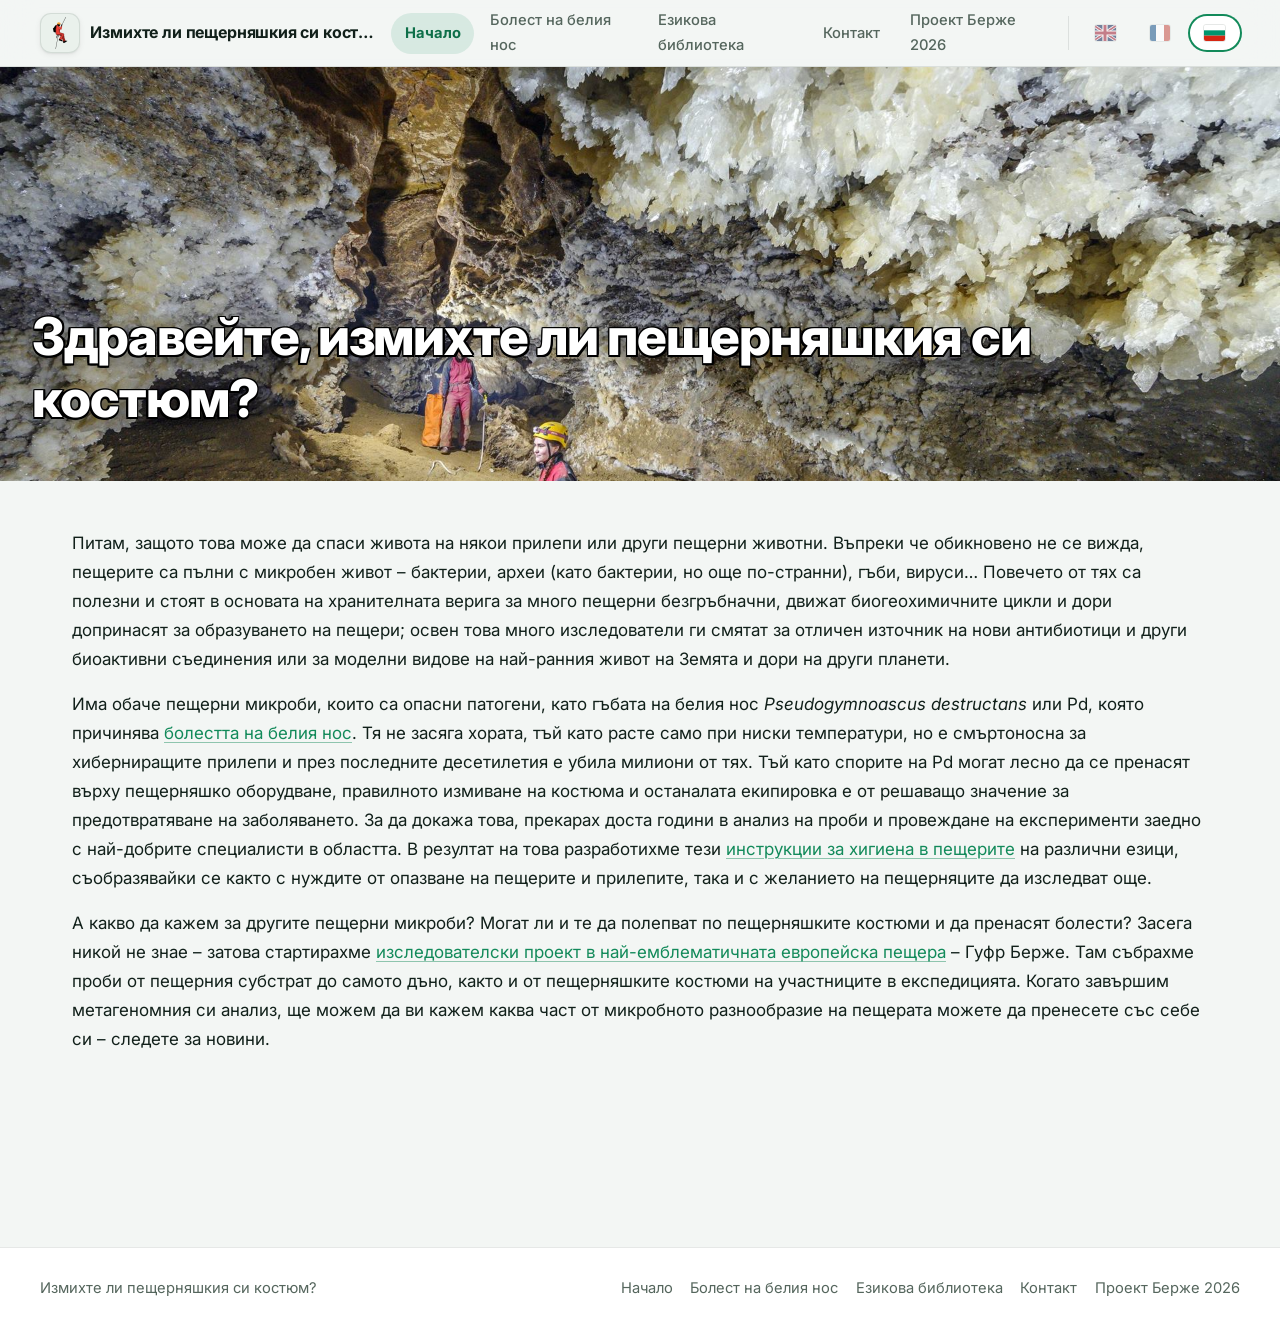
==== bg/index.html @ c9145b7c "Add English, French, and Bulgarian multilingual site - English remains the default at the root; Fren" ====
<!DOCTYPE html>
<html lang="bg">
<head>
  <meta charset="UTF-8">
  <meta name="viewport" content="width=device-width, initial-scale=1.0">
  <title>Измихте ли пещерняшкия си костюм?</title>
  <meta name="description" content="Пещерите са пълни с микробен живот. Измиването на пещерняшкия костюм помага за предотвратяване на разпространението на пещерни патогени като гъбата на белия нос.">
  <meta name="theme-color" content="#128a5a">
  <link rel="icon" href="../images/logo.png">
  <link rel="preconnect" href="https://fonts.googleapis.com">
  <link rel="preconnect" href="https://fonts.gstatic.com" crossorigin>
  <link href="https://fonts.googleapis.com/css2?family=Inter:wght@400;500;600;700;800&display=swap" rel="stylesheet">
  <link rel="stylesheet" href="../css/style.css?v=20261116">
  <link rel="alternate" hreflang="en" href="https://washyoursuit.org/index.html">
  <link rel="alternate" hreflang="fr" href="https://washyoursuit.org/fr/index.html">
  <link rel="alternate" hreflang="bg" href="https://washyoursuit.org/bg/index.html">
  <link rel="alternate" hreflang="x-default" href="https://washyoursuit.org/index.html">
  <link rel="preload" as="image" href="../images/background/cave-podillia.jpg">
  <script defer src="../js/main.js?v=20261116"></script>
</head>
<body>
  <a class="skip-link" href="#main">Към съдържанието</a>

  <header class="site-header">
    <div class="container site-header__inner">
      <a class="site-brand" href="index.html">
        <img src="../images/logo.png" alt="">
        <span class="site-brand__name">Измихте ли пещерняшкия си костюм?</span>
      </a>
      <button class="nav-toggle" type="button" aria-expanded="false" aria-controls="site-nav" aria-label="Показване на навигацията">
        <span></span>
      </button>
      <nav id="site-nav" class="site-nav" aria-label="Основна навигация">
        <ul>
          <li><a href="index.html" aria-current="page">Начало</a></li>
          <li><a href="white-nose-disease.html">Болест на белия нос</a></li>
          <li><a href="library.html">Езикова библиотека</a></li>
          <li><a href="contact.html">Контакт</a></li>
          <li><a href="projects.html">Проект Берже 2026</a></li>
        </ul>
        <div class="lang-switch" role="group" aria-label="Език">
          <a class="lang-switch__link" href="../index.html" hreflang="en" lang="en" aria-label="English" title="English" data-lang="en"><img src="../images/flag-en.svg" alt=""></a>
          <a class="lang-switch__link" href="../fr/index.html" hreflang="fr" lang="fr" aria-label="Français" title="Français" data-lang="fr"><img src="../images/flag-fr.svg" alt=""></a>
          <a class="lang-switch__link" href="index.html" hreflang="bg" lang="bg" aria-label="Български" title="Български" aria-current="true" data-lang="bg"><img src="../images/flag-bg.svg" alt=""></a>
        </div>
      </nav>
    </div>
  </header>

  <main id="main">
    <section class="page-hero page-hero--home">
      <div class="container content page-hero__inner">
        <h1>Здравейте, измихте ли пещерняшкия си костюм?</h1>
      </div>
    </section>

    <div class="container content">
      <section class="reveal">
        <p>Питам, защото това може да спаси живота на някои прилепи или други пещерни животни. Въпреки че обикновено не се вижда, пещерите са пълни с микробен живот &ndash; бактерии, археи (като бактерии, но още по-странни), гъби, вируси&hellip; Повечето от тях са полезни и стоят в основата на хранителната верига за много пещерни безгръбначни, движат биогеохимичните цикли и дори допринасят за образуването на пещери; освен това много изследователи ги смятат за отличен източник на нови антибиотици и други биоактивни съединения или за моделни видове на най-ранния живот на Земята и дори на други планети.</p>

        <p>Има обаче пещерни микроби, които са опасни патогени, като гъбата на белия нос <em>Pseudogymnoascus destructans</em> или Pd, която причинява <a href="white-nose-disease.html">болестта на белия нос</a>. Тя не засяга хората, тъй като расте само при ниски температури, но е смъртоносна за хиберниращите прилепи и през последните десетилетия е убила милиони от тях. Тъй като спорите на Pd могат лесно да се пренасят върху пещерняшко оборудване, правилното измиване на костюма и останалата екипировка е от решаващо значение за предотвратяване на заболяването. За да докажа това, прекарах доста години в анализ на проби и провеждане на експерименти заедно с най-добрите специалисти в областта. В резултат на това разработихме тези <a href="library.html">инструкции за хигиена в пещерите</a> на различни езици, съобразявайки се както с нуждите от опазване на пещерите и прилепите, така и с желанието на пещерняците да изследват още.</p>

        <p>А какво да кажем за другите пещерни микроби? Могат ли и те да полепват по пещерняшките костюми и да пренасят болести? Засега никой не знае &ndash; затова стартирахме <a href="projects.html">изследователски проект в най-емблематичната европейска пещера</a> &ndash; Гуфр Берже. Там събрахме проби от пещерния субстрат до самото дъно, както и от пещерняшките костюми на участниците в експедицията. Когато завършим метагеномния си анализ, ще можем да ви кажем каква част от микробното разнообразие на пещерата можете да пренесете със себе си &ndash; следете за новини.</p>
      </section>
    </div>
  </main>

  <footer class="site-footer">
    <div class="container site-footer__inner">
      <p>Измихте ли пещерняшкия си костюм?</p>
      <nav aria-label="Навигация в долния колонтитул">
        <a href="index.html">Начало</a>
        <a href="white-nose-disease.html">Болест на белия нос</a>
        <a href="library.html">Езикова библиотека</a>
        <a href="contact.html">Контакт</a>
        <a href="projects.html">Проект Берже 2026</a>
      </nav>
    </div>
  </footer>
</body>
</html>
---- css/style.css ----
/* ==========================================================================
   Design tokens
   ========================================================================== */
:root {
  --font-sans: "Inter", ui-sans-serif, system-ui, -apple-system, "Segoe UI",
    Roboto, Helvetica, Arial, sans-serif;

  --container: 1264px;
  --content: 1200px;

  --radius-sm: 10px;
  --radius: 16px;
  --radius-lg: 24px;

  --shadow-sm: 0 1px 2px rgba(12, 24, 18, 0.06),
    0 2px 6px rgba(12, 24, 18, 0.06);
  --shadow: 0 14px 34px -16px rgba(12, 24, 18, 0.28);
  --shadow-lg: 0 30px 70px -28px rgba(12, 24, 18, 0.4);

  /* Light theme */
  --bg: #f3f6f4;
  --surface: #ffffff;
  --surface-2: #eaf1ec;
  --text: #11201a;
  --muted: #55665d;
  --accent: #128a5a;
  --accent-2: #0e6f49;
  --accent-contrast: #ffffff;
  --accent-soft: rgba(18, 138, 90, 0.12);
  --border: rgba(17, 32, 26, 0.1);
  --border-strong: rgba(17, 32, 26, 0.18);
  --header-bg: rgba(243, 246, 244, 0.72);
  --ring: rgba(18, 138, 90, 0.4);
}

@media (prefers-color-scheme: dark) {
  :root {
    --bg: #0b120f;
    --surface: #131e19;
    --surface-2: #182720;
    --text: #e9f2ec;
    --muted: #9cb0a6;
    --accent: #3ddc97;
    --accent-2: #6ce8b0;
    --accent-contrast: #06231a;
    --accent-soft: rgba(61, 220, 151, 0.16);
    --border: rgba(233, 242, 236, 0.12);
    --border-strong: rgba(233, 242, 236, 0.22);
    --header-bg: rgba(11, 18, 15, 0.7);
    --ring: rgba(61, 220, 151, 0.45);
  }
}

/* ==========================================================================
   Base
   ========================================================================== */
*,
*::before,
*::after {
  box-sizing: border-box;
}

html {
  scroll-behavior: smooth;
  -webkit-text-size-adjust: 100%;
}

body {
  margin: 0;
  font-family: var(--font-sans);
  font-size: 17px;
  line-height: 1.7;
  color: var(--text);
  background: var(--bg);
  -webkit-font-smoothing: antialiased;
  text-rendering: optimizeLegibility;
  overflow-wrap: break-word;
}

img,
svg {
  display: block;
  max-width: 100%;
  height: auto;
}

a {
  color: var(--accent);
  text-decoration: underline;
  text-underline-offset: 3px;
  text-decoration-thickness: 1px;
  text-decoration-color: color-mix(in srgb, var(--accent) 45%, transparent);
  transition: color 0.15s ease, text-decoration-color 0.15s ease;
}

a:hover {
  color: var(--accent-2);
  text-decoration-color: currentColor;
}

:focus-visible {
  outline: 3px solid var(--ring);
  outline-offset: 2px;
  border-radius: 4px;
}

::selection {
  background: var(--accent-soft);
}

h1,
h2,
h3 {
  line-height: 1.18;
  letter-spacing: -0.02em;
  font-weight: 800;
}

/* ==========================================================================
   Layout helpers
   ========================================================================== */
.container {
  width: 100%;
  max-width: var(--container);
  margin-inline: auto;
  padding-inline: clamp(1.1rem, 4vw, 2rem);
}

.content {
  max-width: var(--content);
  margin-inline: auto;
}

main {
  padding-bottom: clamp(3rem, 8vw, 6rem);
}

.skip-link {
  position: absolute;
  left: -9999px;
  top: 0;
  z-index: 100;
  background: var(--surface);
  color: var(--text);
  padding: 0.7rem 1.1rem;
  border-radius: 0 0 var(--radius-sm) 0;
  box-shadow: var(--shadow);
}

.skip-link:focus {
  left: 0;
}

/* ==========================================================================
   Header / navigation
   ========================================================================== */
.site-header {
  position: sticky;
  top: 0;
  z-index: 50;
  background: var(--header-bg);
  backdrop-filter: blur(16px) saturate(160%);
  -webkit-backdrop-filter: blur(16px) saturate(160%);
  border-bottom: 1px solid var(--border);
}

.site-header__inner {
  position: relative;
  display: flex;
  align-items: center;
  gap: 1rem;
  min-height: 66px;
}

.site-brand {
  display: inline-flex;
  align-items: center;
  gap: 0.65rem;
  min-width: 0;
  text-decoration: none;
  color: var(--text);
  font-weight: 700;
  letter-spacing: -0.01em;
  white-space: nowrap;
}

.site-brand:hover {
  color: var(--text);
}

.site-brand img {
  flex: none;
  width: 40px;
  height: 40px;
  object-fit: contain;
  padding: 3px;
  border-radius: 11px;
  background: var(--surface-2);
  border: 1px solid var(--border);
  box-shadow: var(--shadow-sm);
}

.site-brand__name {
  min-width: 0;
  overflow: hidden;
  font-size: 1rem;
  text-overflow: ellipsis;
  white-space: nowrap;
}

.site-nav {
  margin-left: auto;
  display: flex;
  align-items: center;
  gap: 0.7rem;
}

.site-nav ul {
  display: flex;
  align-items: center;
  gap: 0.15rem;
  margin: 0;
  padding: 0;
  list-style: none;
}

.site-nav a {
  display: inline-block;
  padding: 0.5rem 0.85rem;
  border-radius: 999px;
  color: var(--muted);
  font-size: 0.92rem;
  font-weight: 500;
  text-decoration: none;
  transition: color 0.15s ease, background 0.15s ease;
}

.site-nav a:hover {
  color: var(--text);
  background: var(--surface-2);
}

.site-nav a[aria-current="page"] {
  color: var(--accent-2);
  background: var(--accent-soft);
  font-weight: 700;
}

/* Language switcher */
.lang-switch {
  display: flex;
  align-items: center;
  gap: 0.3rem;
  padding-left: 0.7rem;
  border-left: 1px solid var(--border);
}

.lang-switch__link {
  display: inline-flex;
  padding: 3px;
  border-radius: 6px;
  text-decoration: none;
  opacity: 0.55;
  filter: saturate(0.7);
  transition: opacity 0.15s ease, filter 0.15s ease, background 0.15s ease,
    box-shadow 0.15s ease;
}

.lang-switch__link:hover {
  opacity: 1;
  filter: none;
  background: var(--surface-2);
}

.lang-switch__link[aria-current="true"] {
  opacity: 1;
  filter: none;
  background: var(--surface);
  box-shadow: 0 0 0 2px var(--accent);
}

.lang-switch__link img {
  width: 26px;
  height: 18px;
  border-radius: 3px;
  border: 1px solid var(--border);
  object-fit: cover;
}

/* Remembered-language hint */
.lang-hint {
  background: var(--accent-soft);
  border-bottom: 1px solid var(--border);
  font-size: 0.9rem;
}

.lang-hint__inner {
  display: flex;
  align-items: center;
  gap: 1rem;
  padding-block: 0.55rem;
}

.lang-hint p {
  margin: 0;
}

.lang-hint a {
  font-weight: 600;
}

.lang-hint__close {
  margin-left: auto;
  padding: 0.1rem 0.45rem;
  border: 0;
  border-radius: 8px;
  background: transparent;
  color: var(--muted);
  font-size: 1.35rem;
  line-height: 1;
  cursor: pointer;
}

.lang-hint__close:hover {
  background: var(--surface-2);
  color: var(--text);
}

.nav-toggle {
  display: none;
  flex: none;
  margin-left: auto;
  width: 44px;
  height: 44px;
  padding: 0;
  border: 1px solid var(--border-strong);
  border-radius: 12px;
  background: var(--surface);
  color: var(--text);
  cursor: pointer;
}

.nav-toggle span,
.nav-toggle span::before,
.nav-toggle span::after {
  display: block;
  width: 20px;
  height: 2px;
  margin-inline: auto;
  border-radius: 2px;
  background: currentColor;
  transition: transform 0.2s ease, opacity 0.2s ease;
}

.nav-toggle span {
  position: relative;
}

.nav-toggle span::before,
.nav-toggle span::after {
  content: "";
  position: absolute;
  left: 0;
}

.nav-toggle span::before {
  top: -6px;
}

.nav-toggle span::after {
  top: 6px;
}

.nav-toggle[aria-expanded="true"] span {
  background: transparent;
}

.nav-toggle[aria-expanded="true"] span::before {
  transform: translateY(6px) rotate(45deg);
}

.nav-toggle[aria-expanded="true"] span::after {
  transform: translateY(-6px) rotate(-45deg);
}

/* ==========================================================================
   Hero
   ========================================================================== */
.hero {
  position: relative;
  margin-top: clamp(1.5rem, 4vw, 2.5rem);
  padding: clamp(2.25rem, 6vw, 4rem);
  border-radius: var(--radius-lg);
  border: 1px solid var(--border);
  overflow: hidden;
  background: radial-gradient(
      1200px 400px at 100% 0%,
      var(--accent-soft),
      transparent 60%
    ),
    linear-gradient(160deg, var(--surface), var(--surface-2));
  box-shadow: var(--shadow);
}

.hero__kicker {
  display: inline-block;
  margin: 0 0 1rem;
  padding: 0.35rem 0.8rem;
  border-radius: 999px;
  background: var(--surface);
  border: 1px solid var(--border);
  color: var(--accent-2);
  font-size: 0.78rem;
  font-weight: 600;
  letter-spacing: 0.08em;
  text-transform: uppercase;
}

.hero__title {
  margin: 0 0 1.1rem;
  font-size: clamp(2.1rem, 5.5vw, 3.5rem);
  max-width: 16ch;
}

.hero__title em {
  font-style: normal;
  color: var(--accent);
}

.hero__byline {
  margin: 0;
  max-width: 62ch;
  color: var(--muted);
  font-style: italic;
}

.hero__actions {
  display: flex;
  flex-wrap: wrap;
  gap: 0.75rem;
  margin-top: 1.9rem;
}

/* ==========================================================================
   Buttons
   ========================================================================== */
.btn {
  display: inline-flex;
  align-items: center;
  justify-content: center;
  gap: 0.5rem;
  padding: 0.75rem 1.35rem;
  border: 1px solid transparent;
  border-radius: 999px;
  font-size: 0.95rem;
  font-weight: 600;
  text-decoration: none;
  line-height: 1.2;
  cursor: pointer;
  transition: transform 0.15s ease, box-shadow 0.2s ease, background 0.2s ease,
    color 0.2s ease, border-color 0.2s ease;
}

.btn--primary {
  background: var(--accent);
  color: var(--accent-contrast);
  box-shadow: var(--shadow-sm);
}

.btn--primary:hover {
  background: var(--accent-2);
  color: var(--accent-contrast);
  transform: translateY(-2px);
  box-shadow: var(--shadow);
}

.btn--ghost {
  background: var(--surface);
  color: var(--text);
  border-color: var(--border-strong);
}

.btn--ghost:hover {
  color: var(--accent-2);
  border-color: var(--accent);
  transform: translateY(-2px);
}

.btn--sm {
  padding: 0.5rem 0.95rem;
  font-size: 0.85rem;
}

.btn--block {
  width: 100%;
}

/* ==========================================================================
   Page heading (inner pages)
   ========================================================================== */
.page-head {
  padding-top: clamp(2.5rem, 6vw, 4rem);
  margin-bottom: clamp(1.5rem, 4vw, 2.5rem);
}

.page-head h1 {
  margin: 0 0 0.85rem;
  font-size: clamp(2rem, 5vw, 3rem);
}

.page-head .lead {
  margin: 0;
  max-width: 62ch;
  font-size: 1.15rem;
  color: var(--muted);
}

/* ==========================================================================
   Sections & prose
   ========================================================================== */
.section {
  margin-top: clamp(2.25rem, 5vw, 3.5rem);
}

.section__title {
  position: relative;
  margin: 0 0 1.05rem;
  padding-top: 1rem;
  font-size: clamp(1.35rem, 3vw, 1.9rem);
}

.section__title::before {
  content: "";
  position: absolute;
  top: 0;
  left: 0;
  width: 46px;
  height: 4px;
  border-radius: 2px;
  background: var(--accent);
}

.subsection-title {
  margin: 2rem 0 0.6rem;
  font-size: 1.15rem;
  font-weight: 700;
}

p {
  margin: 0 0 1.05rem;
}

strong {
  font-weight: 700;
}

/* ==========================================================================
   Figures
   ========================================================================== */
figure {
  margin: 1.9rem 0;
}

figure img {
  width: 100%;
  border-radius: var(--radius);
  border: 1px solid var(--border);
  box-shadow: var(--shadow);
}

figcaption {
  margin-top: 0.7rem;
  font-size: 0.88rem;
  line-height: 1.55;
  color: var(--muted);
}

/* ==========================================================================
   Cards (contact, panels)
   ========================================================================== */
.card {
  background: var(--surface);
  border: 1px solid var(--border);
  border-radius: var(--radius);
  padding: clamp(1.4rem, 4vw, 2.4rem);
  box-shadow: var(--shadow-sm);
  max-width: 560px;
}

.card h2 {
  margin: 0 0 0.75rem;
  font-size: 1.35rem;
}

/* ==========================================================================
   Language library
   ========================================================================== */
.lang-list {
  display: grid;
  grid-template-columns: repeat(auto-fit, minmax(min(420px, 100%), 1fr));
  gap: clamp(1rem, 2vw, 1.4rem);
  margin: 0;
  padding: 0;
  list-style: none;
}

.lang-card {
  display: grid;
  grid-template-columns: auto minmax(0, 1fr);
  align-items: start;
  column-gap: 1rem;
  row-gap: 0.55rem;
  padding: 1.35rem;
  background: var(--surface);
  border: 1px solid var(--border);
  border-radius: var(--radius);
  box-shadow: var(--shadow-sm);
  transition: transform 0.2s ease, box-shadow 0.2s ease, border-color 0.2s ease;
}

.lang-card:hover {
  transform: translateY(-4px);
  box-shadow: var(--shadow);
  border-color: var(--border-strong);
}

.lang-card__flag {
  grid-row: 1;
  align-self: start;
  width: 56px;
  height: 38px;
  object-fit: cover;
  border-radius: 7px;
  border: 1px solid var(--border);
  box-shadow: var(--shadow-sm);
}

.lang-card__name {
  grid-column: 2;
  align-self: center;
  min-width: 0;
  margin: 0;
  font-size: 1.08rem;
  font-weight: 700;
  overflow-wrap: anywhere;
}

.lang-card__actions {
  grid-column: 1 / -1;
  display: flex;
  flex-wrap: wrap;
  min-width: 0;
  gap: 0.5rem;
  margin-top: 0.5rem;
}

.lang-card__actions .btn {
  max-width: 100%;
  white-space: normal;
  overflow-wrap: anywhere;
}

/* ==========================================================================
   References
   ========================================================================== */
.references {
  margin: 0;
  padding: 0;
  list-style: none;
  display: grid;
  gap: 0.85rem;
}

.references li {
  position: relative;
  padding-left: 1.35rem;
  font-size: 0.9rem;
  line-height: 1.6;
  color: var(--muted);
  word-break: break-word;
  overflow-wrap: anywhere;
}

.references a,
.section a {
  overflow-wrap: anywhere;
}

.references li::before {
  content: "";
  position: absolute;
  left: 0;
  top: 0.62em;
  width: 7px;
  height: 7px;
  border-radius: 50%;
  background: var(--accent);
  opacity: 0.7;
}

/* ==========================================================================
   Page hero banners
   ========================================================================== */
.lead {
  max-width: 62ch;
  font-size: 1.15rem;
  color: var(--muted);
}

.byline {
  max-width: 62ch;
  margin: 0.6rem 0 0;
  color: var(--muted);
  font-style: italic;
}

.btn-row {
  display: flex;
  flex-wrap: wrap;
  gap: 0.75rem;
  margin-top: 1.75rem;
}

.page-hero {
  position: relative;
  display: flex;
  align-items: flex-end;
  min-height: clamp(300px, 46vh, 480px);
  overflow: hidden;
  background-color: var(--surface-2);
  background-size: cover;
  background-position: center 40%;
}

.page-hero__inner {
  position: relative;
  z-index: 1;
  width: 100%;
  max-width: none;
  margin-inline: 0;
  padding-block: clamp(1.75rem, 6vw, 3.25rem);
}

.page-hero h1 {
  margin: 0;
  color: #fff;
  font-size: clamp(1.9rem, 5vw, 3.25rem);
  text-shadow:
    -1.5px -1.5px 0 #000,
     1.5px -1.5px 0 #000,
    -1.5px  1.5px 0 #000,
     1.5px  1.5px 0 #000,
    -1.5px  0     0 #000,
     1.5px  0     0 #000,
     0     -1.5px 0 #000,
     0      1.5px 0 #000,
     0 2px 20px rgba(0, 0, 0, 0.5);
}

.page-hero + .container {
  padding-top: clamp(2rem, 5vw, 3rem);
}

.page-hero--home {
  background-image: url("../images/background/cave-podillia.jpg");
}

.page-hero--library {
  background-image: url("../images/background/cave-krizna.jpg");
  background-position: center;
}

.page-hero--contact {
  background-image: url("../images/background/bat-myotis-capaccinii.jpg");
}

.page-hero--projects {
  background-image: url("../images/background/cave-urushka-maara.jpg");
}

.page-hero--wnd {
  background-image: url("../images/background/wnd-banner.jpg");
  background-position: center bottom;
}

/* ==========================================================================
   Footer
   ========================================================================== */
.site-footer {
  margin-top: clamp(3rem, 8vw, 5rem);
  border-top: 1px solid var(--border);
  background: var(--surface);
}

.site-footer__inner {
  display: flex;
  flex-wrap: wrap;
  align-items: center;
  gap: 0.75rem 1.5rem;
  padding-block: 1.75rem;
  color: var(--muted);
  font-size: 0.92rem;
}

.site-footer p {
  margin: 0;
}

.site-footer nav {
  margin-left: auto;
  display: flex;
  flex-wrap: wrap;
  max-width: 100%;
  gap: 0.35rem 1.1rem;
}

.site-footer nav a {
  color: var(--muted);
  text-decoration: none;
}

.site-footer nav a:hover {
  color: var(--accent-2);
}

/* ==========================================================================
   Scroll reveal
   ========================================================================== */
.reveal {
  opacity: 0;
  transform: translateY(18px);
  transition: opacity 0.6s ease, transform 0.6s ease;
}

.reveal.is-visible {
  opacity: 1;
  transform: none;
}

/* ==========================================================================
   Responsive
   ========================================================================== */
@media (max-width: 1024px) {
  .nav-toggle {
    display: block;
  }

  .site-nav {
    position: absolute;
    top: calc(100% + 1px);
    left: 0;
    right: 0;
    margin: 0;
    padding: 0.6rem;
    background: var(--surface);
    border: 1px solid var(--border);
    border-radius: 0 0 var(--radius) var(--radius);
    box-shadow: var(--shadow-lg);
    display: none;
    flex-direction: column;
    align-items: stretch;
    gap: 0;
  }

  .site-nav.is-open {
    display: flex;
  }

  .site-nav ul {
    flex-direction: column;
    align-items: stretch;
    gap: 0.15rem;
  }

  .site-nav a {
    display: block;
    padding: 0.8rem 0.9rem;
    border-radius: 10px;
  }

  .lang-switch {
    justify-content: flex-start;
    margin-top: 0.35rem;
    padding: 0.55rem 0.35rem 0.1rem;
    border-left: 0;
    border-top: 1px solid var(--border);
  }

  .lang-switch__link {
    padding: 4px;
  }

  .lang-switch__link img {
    width: 34px;
    height: 23px;
  }
}

@media (max-width: 600px) {
  body {
    font-size: 16px;
  }

  .site-brand__name {
    font-size: 0.92rem;
  }

  .hero {
    border-radius: var(--radius);
  }

  .hero__actions .btn {
    width: 100%;
  }
}

@media (prefers-reduced-motion: reduce) {
  html {
    scroll-behavior: auto;
  }

  .reveal {
    opacity: 1;
    transform: none;
    transition: none;
  }

  .btn:hover,
  .lang-card:hover {
    transform: none;
  }
}
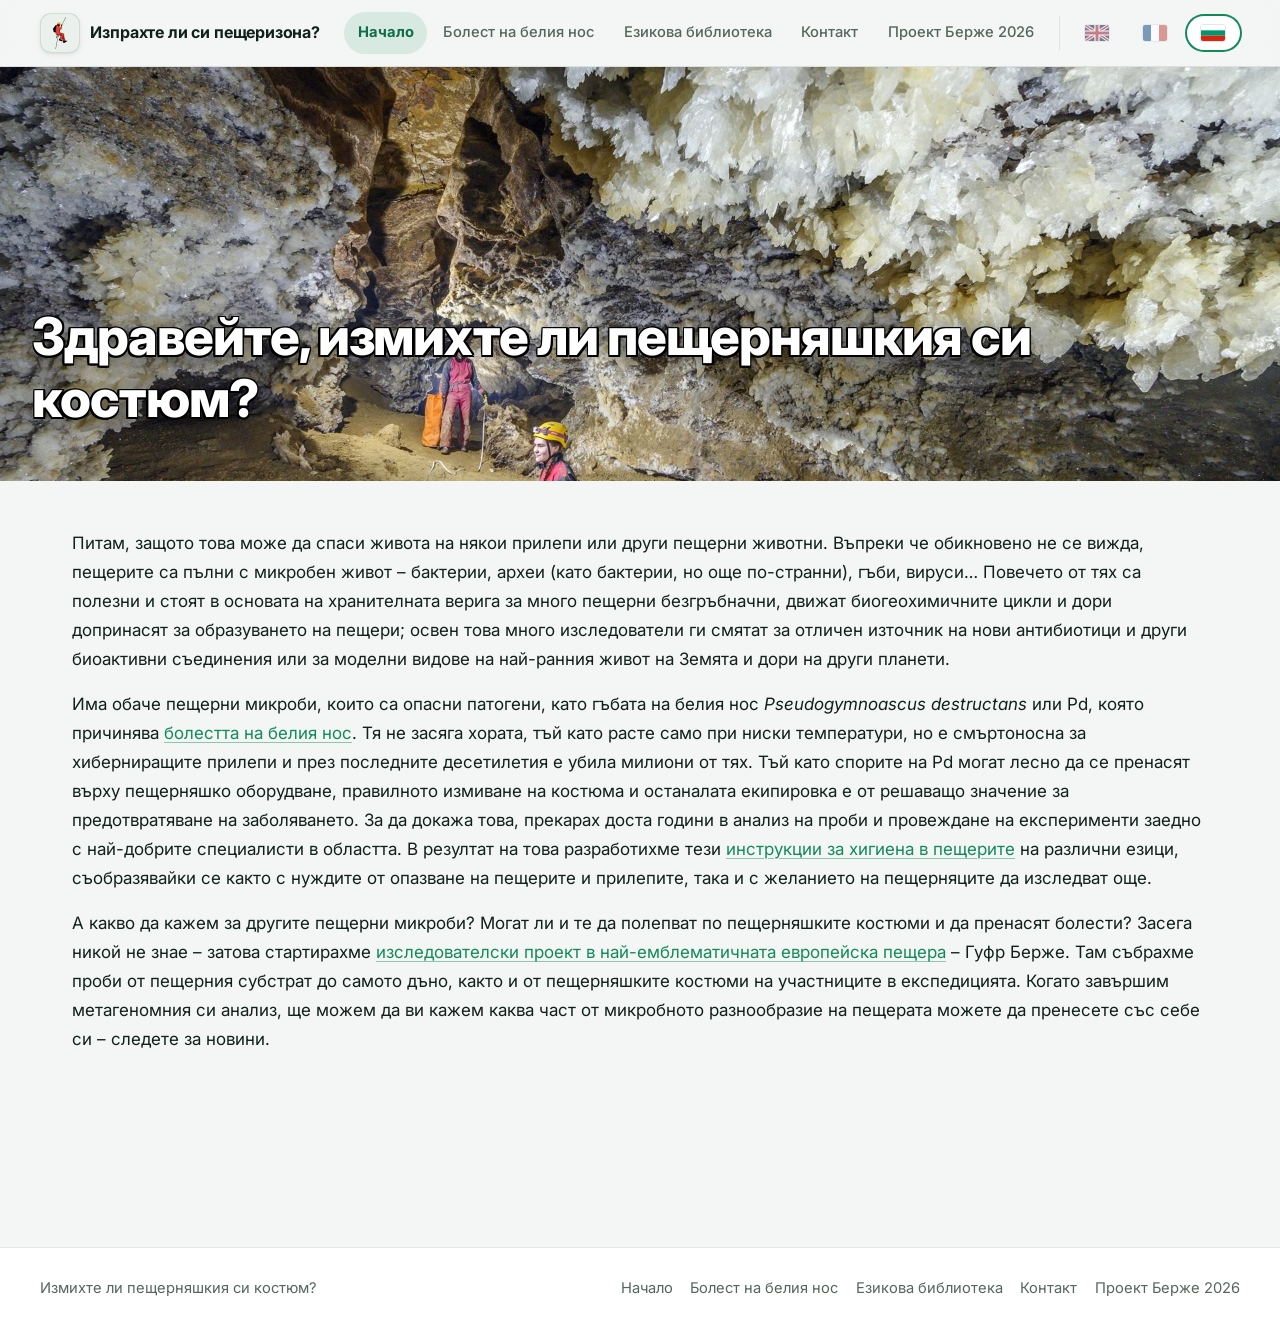
==== commit 2f7970d9: "Change title in bulgarian" ====
--- a/bg/index.html
+++ b/bg/index.html
@@ -10,13 +10,13 @@
   <link rel="preconnect" href="https://fonts.googleapis.com">
   <link rel="preconnect" href="https://fonts.gstatic.com" crossorigin>
   <link href="https://fonts.googleapis.com/css2?family=Inter:wght@400;500;600;700;800&display=swap" rel="stylesheet">
-  <link rel="stylesheet" href="../css/style.css?v=20261116">
+  <link rel="stylesheet" href="../css/style.css?v=20261117">
   <link rel="alternate" hreflang="en" href="https://washyoursuit.org/index.html">
   <link rel="alternate" hreflang="fr" href="https://washyoursuit.org/fr/index.html">
   <link rel="alternate" hreflang="bg" href="https://washyoursuit.org/bg/index.html">
   <link rel="alternate" hreflang="x-default" href="https://washyoursuit.org/index.html">
   <link rel="preload" as="image" href="../images/background/cave-podillia.jpg">
-  <script defer src="../js/main.js?v=20261116"></script>
+  <script defer src="../js/main.js?v=20261117"></script>
 </head>
 <body>
   <a class="skip-link" href="#main">Към съдържанието</a>
@@ -25,7 +25,7 @@
     <div class="container site-header__inner">
       <a class="site-brand" href="index.html">
         <img src="../images/logo.png" alt="">
-        <span class="site-brand__name">Измихте ли пещерняшкия си костюм?</span>
+        <span class="site-brand__name">Изпрахте ли си пещеризона?</span>
       </a>
       <button class="nav-toggle" type="button" aria-expanded="false" aria-controls="site-nav" aria-label="Показване на навигацията">
         <span></span>
--- a/css/style.css
+++ b/css/style.css
@@ -840,7 +840,7 @@
 /* ==========================================================================
    Responsive
    ========================================================================== */
-@media (max-width: 1024px) {
+@media (max-width: 900px) {
   .nav-toggle {
     display: block;
   }
